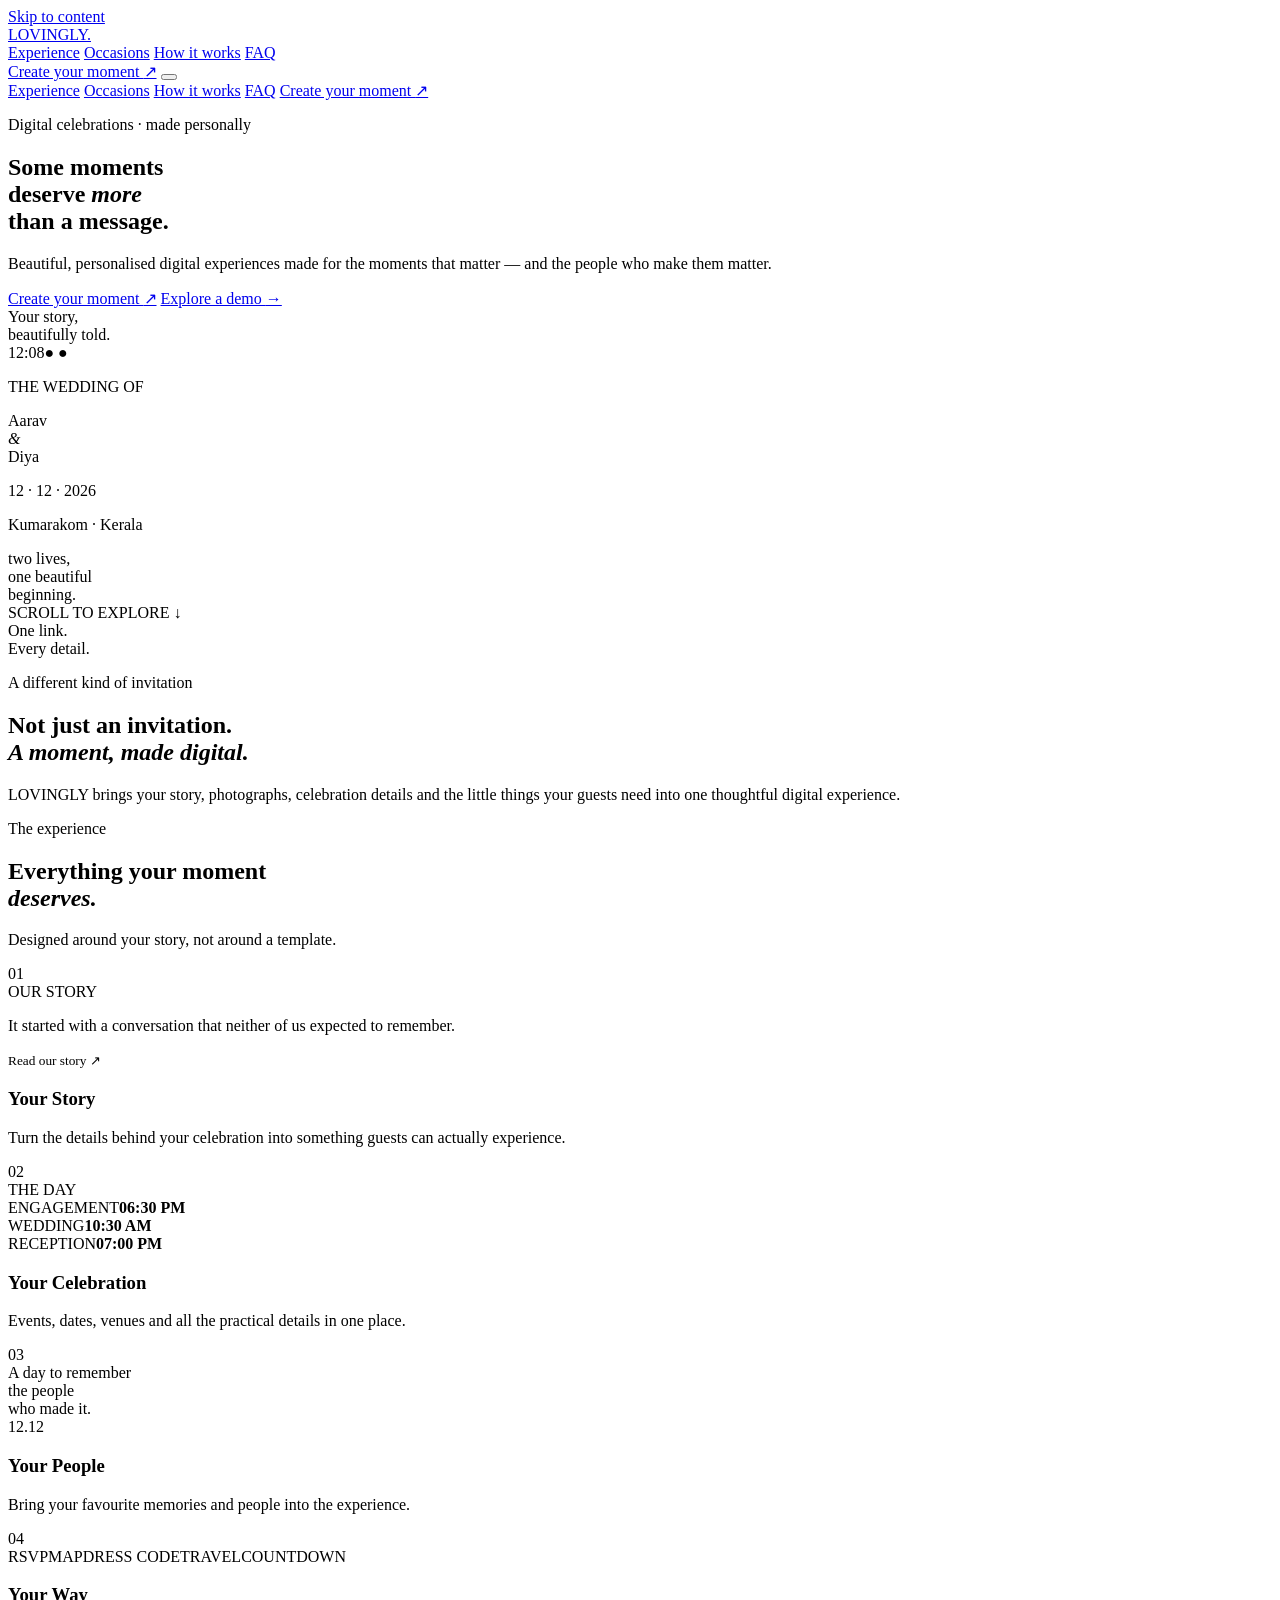
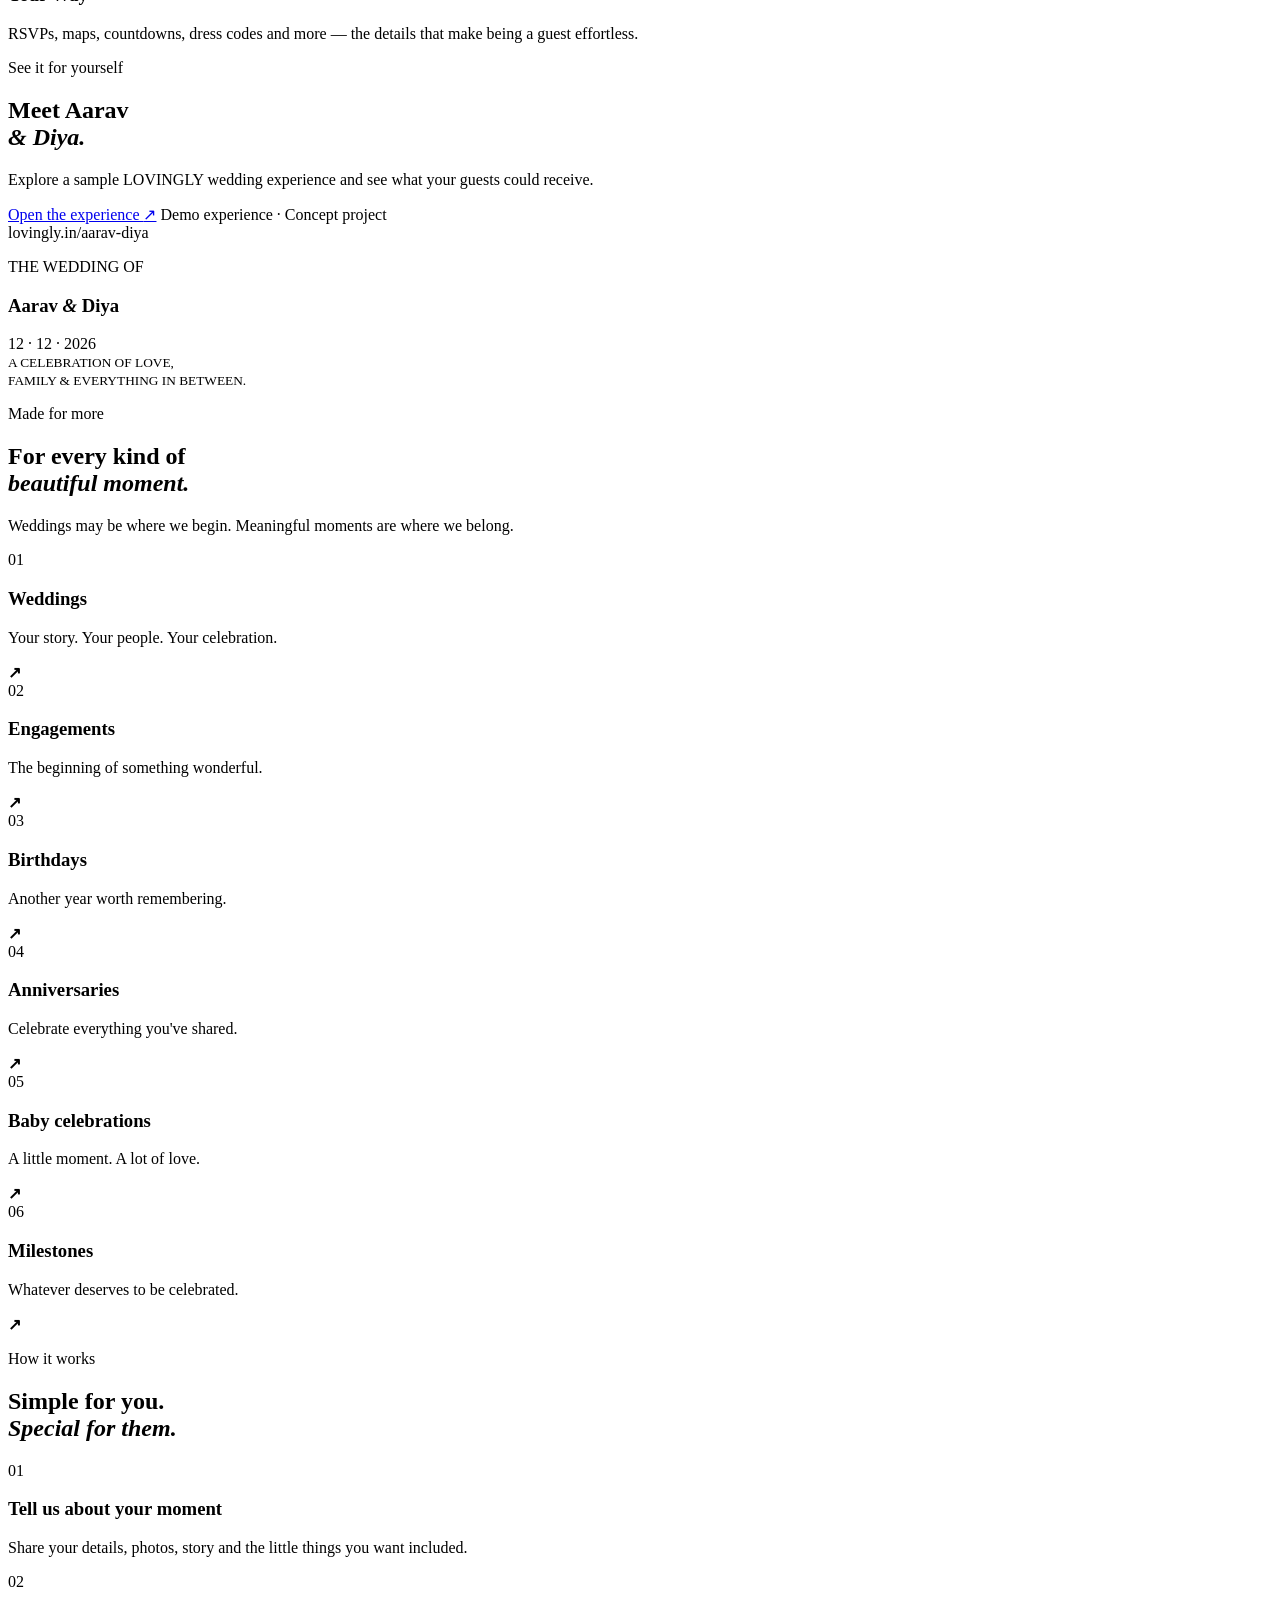
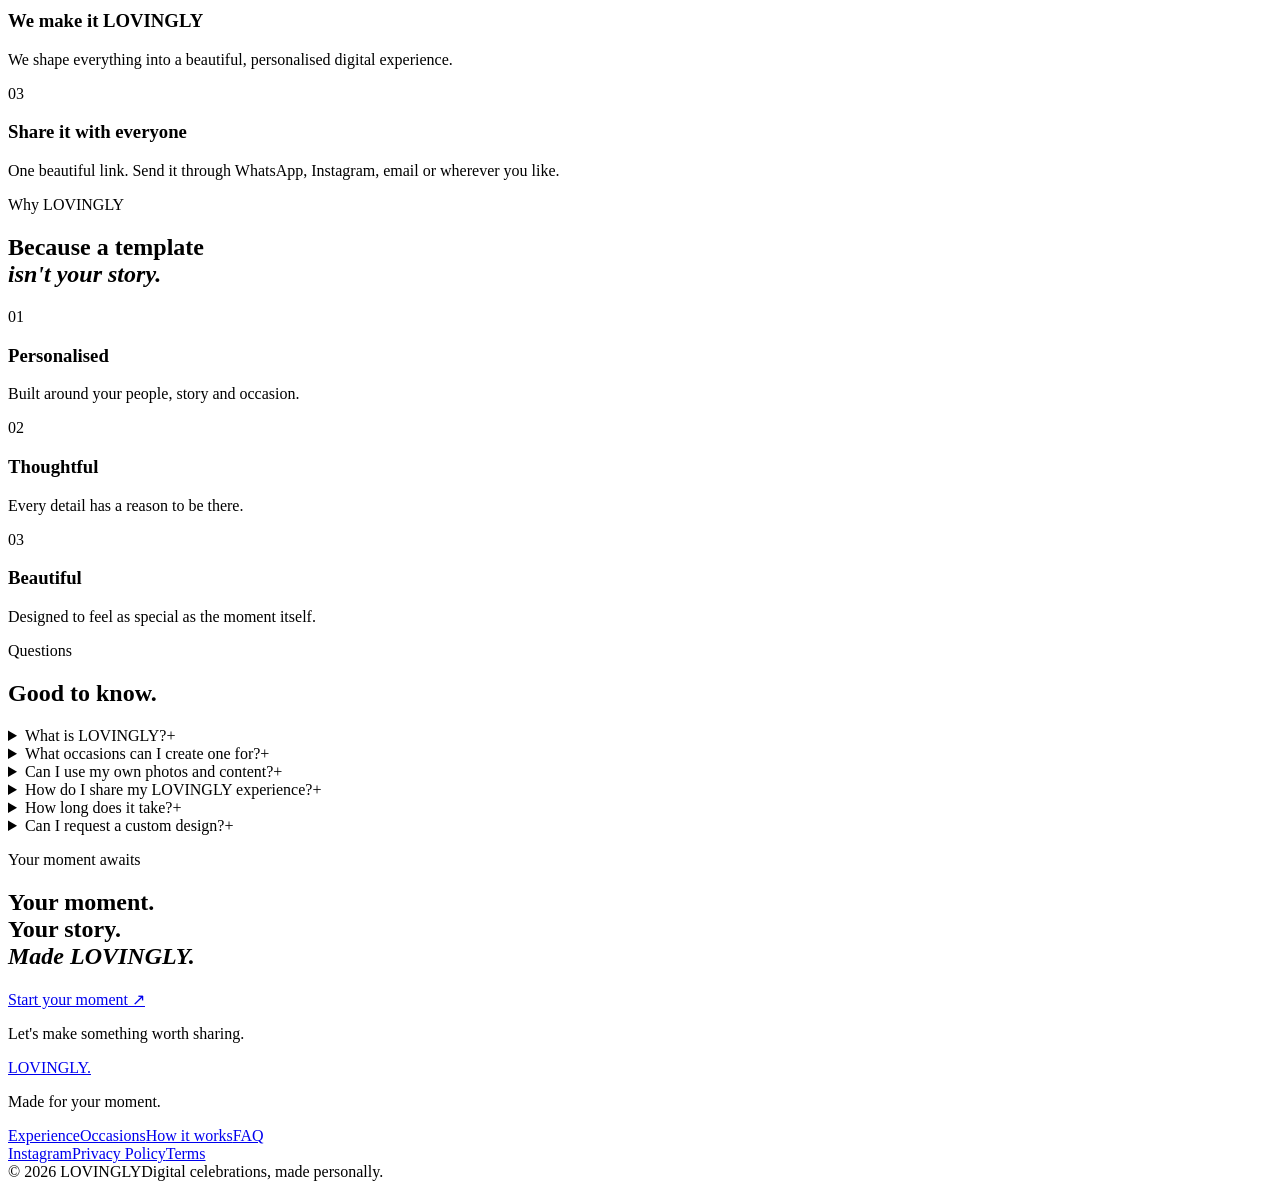
==== index.html @ f3f4cf55 "Create index.html" ====
<!doctype html>
<html lang="en">
<head>
  <meta charset="utf-8">
  <meta name="viewport" content="width=device-width, initial-scale=1">
  <title>LOVINGLY — Digital Invitations Made for Your Moment</title>
  <meta name="description" content="LOVINGLY creates beautiful, personalised digital invitations and celebration websites for weddings, birthdays, anniversaries and life's meaningful moments.">
  <link rel="canonical" href="https://lovingly.in/">
  <meta name="robots" content="index, follow">
  <meta name="theme-color" content="#FAF7F0">
  <meta name="color-scheme" content="light">
  <meta property="og:type" content="website">
  <meta property="og:url" content="https://lovingly.in/">
  <meta property="og:title" content="LOVINGLY — Made for Your Moment">
  <meta property="og:description" content="Personalised digital invitations and celebration experiences, thoughtfully made for life's most meaningful moments.">
  <meta property="og:site_name" content="LOVINGLY">
  <meta property="og:image" content="https://lovingly.in/og-image.jpg">
  <meta name="twitter:card" content="summary_large_image">
  <meta name="twitter:title" content="LOVINGLY — Made for Your Moment">
  <meta name="twitter:description" content="Personalised digital invitations and celebration experiences, thoughtfully made for life's most meaningful moments.">
  <meta name="twitter:image" content="https://lovingly.in/og-image.jpg">
  <link rel="icon" href="favicon.svg" type="image/svg+xml">
  <link rel="preconnect" href="https://fonts.googleapis.com">
  <link rel="preconnect" href="https://fonts.gstatic.com" crossorigin>
  <link href="https://fonts.googleapis.com/css2?family=Cormorant+Garamond:ital,wght@0,400;0,500;0,600;0,700;1,500;1,600&family=DM+Sans:wght@400;500;600;700&display=swap" rel="stylesheet">
  <link rel="stylesheet" href="styles.css">
  <script type="application/ld+json">
  {
    "@context":"https://schema.org",
    "@type":"Organization",
    "name":"LOVINGLY",
    "url":"https://lovingly.in/",
    "description":"Personalised digital invitations and celebration experiences for meaningful moments."
  }
  </script>
  <script type="application/ld+json">
  {
    "@context":"https://schema.org",
    "@type":"WebSite",
    "name":"LOVINGLY",
    "url":"https://lovingly.in/"
  }
  </script>
</head>
<body>
  <a class="skip-link" href="#main">Skip to content</a>

  <header class="site-header" id="top">
    <nav class="nav shell" aria-label="Primary navigation">
      <a class="wordmark" href="#top" aria-label="LOVINGLY home">LOVINGLY<span>.</span></a>
      <div class="desktop-nav">
        <a href="#experience">Experience</a>
        <a href="#occasions">Occasions</a>
        <a href="#how-it-works">How it works</a>
        <a href="#faq">FAQ</a>
      </div>
      <a class="button button--dark nav-cta" href="#start">Create your moment <span>↗</span></a>
      <button class="menu-toggle" type="button" aria-expanded="false" aria-controls="mobile-menu" aria-label="Open menu">
        <span></span><span></span>
      </button>
    </nav>
    <div class="mobile-menu" id="mobile-menu">
      <a href="#experience">Experience</a>
      <a href="#occasions">Occasions</a>
      <a href="#how-it-works">How it works</a>
      <a href="#faq">FAQ</a>
      <a class="button button--dark" href="#start">Create your moment <span>↗</span></a>
    </div>
  </header>

  <main id="main">
    <section class="hero section section--ivory">
      <div class="hero__texture" aria-hidden="true"></div>
      <div class="shell hero__grid">
        <div class="hero__copy reveal">
          <p class="eyebrow">Digital celebrations · made personally</p>
          <h1>Some moments<br>deserve <em>more</em><br>than a message.</h1>
          <p class="hero__lede">Beautiful, personalised digital experiences made for the moments that matter — and the people who make them matter.</p>
          <div class="hero__actions">
            <a class="button button--rose" href="#start">Create your moment <span>↗</span></a>
            <a class="text-link" href="#demo">Explore a demo <span>→</span></a>
          </div>
        </div>

        <div class="hero__visual reveal reveal--delay" aria-label="LOVINGLY mobile celebration experience preview">
          <div class="editorial-note note--one">Your story,<br>beautifully told.</div>
          <div class="phone">
            <div class="phone__frame">
              <div class="phone__speaker"></div>
              <div class="phone__screen">
                <div class="phone__top">
                  <span>12:08</span><span>● ●</span>
                </div>
                <div class="invite">
                  <p class="invite__kicker">THE WEDDING OF</p>
                  <div class="invite__names">Aarav<br><i>&amp;</i><br>Diya</div>
                  <p class="invite__date">12 · 12 · 2026</p>
                  <div class="invite__rule"></div>
                  <p class="invite__place">Kumarakom · Kerala</p>
                  <div class="invite__photo" role="img" aria-label="Abstract editorial photograph treatment for the fictional Aarav and Diya demo">
                    <span>two lives,<br>one beautiful<br>beginning.</span>
                  </div>
                  <div class="invite__footer">SCROLL TO EXPLORE <span>↓</span></div>
                </div>
              </div>
            </div>
          </div>
          <div class="editorial-note note--two">One link.<br>Every detail.</div>
        </div>
      </div>
    </section>

    <section class="statement section section--champagne">
      <div class="shell statement__inner reveal">
        <p class="eyebrow">A different kind of invitation</p>
        <h2>Not just an invitation.<br><em>A moment, made digital.</em></h2>
        <p>LOVINGLY brings your story, photographs, celebration details and the little things your guests need into one thoughtful digital experience.</p>
      </div>
    </section>

    <section class="experience section section--ivory" id="experience">
      <div class="shell">
        <div class="section-heading reveal">
          <p class="eyebrow">The experience</p>
          <h2>Everything your moment<br><em>deserves.</em></h2>
          <p>Designed around your story, not around a template.</p>
        </div>

        <div class="experience-list">
          <article class="experience-item reveal">
            <div class="experience-index">01</div>
            <div class="experience-visual story-visual">
              <div class="story-card">
                <span class="mini-label">OUR STORY</span>
                <p>It started with a conversation that neither of us expected to remember.</p>
                <div class="story-line"></div>
                <small>Read our story <span>↗</span></small>
              </div>
            </div>
            <div class="experience-copy">
              <h3>Your Story</h3>
              <p>Turn the details behind your celebration into something guests can actually experience.</p>
            </div>
          </article>

          <article class="experience-item experience-item--reverse reveal">
            <div class="experience-index">02</div>
            <div class="experience-visual schedule-visual">
              <div class="schedule-paper">
                <span class="mini-label">THE DAY</span>
                <div class="schedule-row"><span>ENGAGEMENT</span><strong>06:30 PM</strong></div>
                <div class="schedule-row"><span>WEDDING</span><strong>10:30 AM</strong></div>
                <div class="schedule-row"><span>RECEPTION</span><strong>07:00 PM</strong></div>
              </div>
            </div>
            <div class="experience-copy">
              <h3>Your Celebration</h3>
              <p>Events, dates, venues and all the practical details in one place.</p>
            </div>
          </article>

          <article class="experience-item reveal">
            <div class="experience-index">03</div>
            <div class="experience-visual people-visual">
              <div class="memory memory--a">A day to remember</div>
              <div class="memory memory--b">the people<br>who made it.</div>
              <div class="memory memory--c">12.12</div>
            </div>
            <div class="experience-copy">
              <h3>Your People</h3>
              <p>Bring your favourite memories and people into the experience.</p>
            </div>
          </article>

          <article class="experience-item experience-item--reverse reveal">
            <div class="experience-index">04</div>
            <div class="experience-visual way-visual">
              <div class="chip-cloud">
                <span>RSVP</span><span>MAP</span><span>DRESS CODE</span><span>TRAVEL</span><span>COUNTDOWN</span>
              </div>
            </div>
            <div class="experience-copy">
              <h3>Your Way</h3>
              <p>RSVPs, maps, countdowns, dress codes and more — the details that make being a guest effortless.</p>
            </div>
          </article>
        </div>
      </div>
    </section>

    <section class="demo section section--charcoal" id="demo">
      <div class="shell demo__grid">
        <div class="demo__copy reveal">
          <p class="eyebrow eyebrow--light">See it for yourself</p>
          <h2>Meet Aarav<br><em>&amp; Diya.</em></h2>
          <p>Explore a sample LOVINGLY wedding experience and see what your guests could receive.</p>
          <a class="button button--light" href="https://lovingly.in/aarav-diya" target="_blank" rel="noopener">Open the experience <span>↗</span></a>
          <span class="demo__label">Demo experience · Concept project</span>
        </div>
        <div class="demo__preview reveal reveal--delay">
          <div class="demo-window">
            <div class="demo-window__bar"><i></i><i></i><i></i><span>lovingly.in/aarav-diya</span></div>
            <div class="demo-window__content">
              <p>THE WEDDING OF</p>
              <h3>Aarav <i>&amp;</i> Diya</h3>
              <span>12 · 12 · 2026</span>
              <div class="demo-window__line"></div>
              <small>A CELEBRATION OF LOVE,<br>FAMILY &amp; EVERYTHING IN BETWEEN.</small>
            </div>
          </div>
        </div>
      </div>
    </section>

    <section class="occasions section section--champagne" id="occasions">
      <div class="shell">
        <div class="section-heading section-heading--split reveal">
          <div><p class="eyebrow">Made for more</p><h2>For every kind of<br><em>beautiful moment.</em></h2></div>
          <p>Weddings may be where we begin. Meaningful moments are where we belong.</p>
        </div>
        <div class="occasion-grid">
          <article class="occasion occasion--wedding reveal"><span>01</span><h3>Weddings</h3><p>Your story. Your people. Your celebration.</p><b>↗</b></article>
          <article class="occasion reveal"><span>02</span><h3>Engagements</h3><p>The beginning of something wonderful.</p><b>↗</b></article>
          <article class="occasion reveal"><span>03</span><h3>Birthdays</h3><p>Another year worth remembering.</p><b>↗</b></article>
          <article class="occasion reveal"><span>04</span><h3>Anniversaries</h3><p>Celebrate everything you've shared.</p><b>↗</b></article>
          <article class="occasion reveal"><span>05</span><h3>Baby celebrations</h3><p>A little moment. A lot of love.</p><b>↗</b></article>
          <article class="occasion reveal"><span>06</span><h3>Milestones</h3><p>Whatever deserves to be celebrated.</p><b>↗</b></article>
        </div>
      </div>
    </section>

    <section class="steps section section--ivory" id="how-it-works">
      <div class="shell">
        <div class="section-heading reveal"><p class="eyebrow">How it works</p><h2>Simple for you.<br><em>Special for them.</em></h2></div>
        <div class="steps-grid">
          <article class="step reveal"><span>01</span><h3>Tell us about your moment</h3><p>Share your details, photos, story and the little things you want included.</p></article>
          <article class="step reveal"><span>02</span><h3>We make it LOVINGLY</h3><p>We shape everything into a beautiful, personalised digital experience.</p></article>
          <article class="step reveal"><span>03</span><h3>Share it with everyone</h3><p>One beautiful link. Send it through WhatsApp, Instagram, email or wherever you like.</p></article>
        </div>
      </div>
    </section>

    <section class="why section section--dusty">
      <div class="shell why__grid">
        <div class="why__heading reveal"><p class="eyebrow">Why LOVINGLY</p><h2>Because a template<br><em>isn't your story.</em></h2></div>
        <div class="principles">
          <article class="principle reveal"><span>01</span><div><h3>Personalised</h3><p>Built around your people, story and occasion.</p></div></article>
          <article class="principle reveal"><span>02</span><div><h3>Thoughtful</h3><p>Every detail has a reason to be there.</p></div></article>
          <article class="principle reveal"><span>03</span><div><h3>Beautiful</h3><p>Designed to feel as special as the moment itself.</p></div></article>
        </div>
      </div>
    </section>

    <section class="faq section section--ivory" id="faq">
      <div class="shell faq__grid">
        <div class="section-heading reveal"><p class="eyebrow">Questions</p><h2>Good to know.</h2></div>
        <div class="accordion">
          <details class="faq-item reveal"><summary>What is LOVINGLY?<span>+</span></summary><p>LOVINGLY is a premium digital celebration studio. We create personalised invitation and celebration experiences around your story, people and occasion — not a one-size-fits-all template.</p></details>
          <details class="faq-item reveal"><summary>What occasions can I create one for?<span>+</span></summary><p>Weddings, engagements, birthdays, anniversaries, baby celebrations, housewarmings, milestones and other moments worth gathering people around.</p></details>
          <details class="faq-item reveal"><summary>Can I use my own photos and content?<span>+</span></summary><p>Absolutely. Your photographs, words, dates, venues and personal details are what make the experience yours.</p></details>
          <details class="faq-item reveal"><summary>How do I share my LOVINGLY experience?<span>+</span></summary><p>You receive a shareable link that can be sent through WhatsApp, Instagram, email, SMS or wherever your guests already are.</p></details>
          <details class="faq-item reveal"><summary>How long does it take?<span>+</span></summary><p>Timing depends on the scope and level of customisation. Once we know what you have in mind, we'll give you a clear delivery timeline before we begin.</p></details>
          <details class="faq-item reveal"><summary>Can I request a custom design?<span>+</span></summary><p>Yes. Custom design is at the heart of LOVINGLY. Tell us the feeling, story and details you want the experience to carry, and we'll shape the design around them.</p></details>
        </div>
      </div>
    </section>

    <section class="final-cta section section--rosewood" id="start">
      <div class="shell final-cta__inner reveal">
        <p class="eyebrow eyebrow--light">Your moment awaits</p>
        <h2>Your moment.<br>Your story.<br><em>Made LOVINGLY.</em></h2>
        <a class="button button--light" id="whatsapp-cta" href="#" rel="noopener">Start your moment <span>↗</span></a>
        <p class="final-cta__sub">Let's make something worth sharing.</p>
      </div>
    </section>
  </main>

  <footer class="footer section--charcoal">
    <div class="shell footer__top">
      <div><a class="wordmark wordmark--light" href="#top">LOVINGLY<span>.</span></a><p>Made for your moment.</p></div>
      <div class="footer__links"><a href="#experience">Experience</a><a href="#occasions">Occasions</a><a href="#how-it-works">How it works</a><a href="#faq">FAQ</a></div>
      <div class="footer__links"><a href="#" aria-label="Instagram">Instagram</a><a href="#">Privacy Policy</a><a href="#">Terms</a></div>
    </div>
    <div class="shell footer__bottom"><span>© 2026 LOVINGLY</span><span>Digital celebrations, made personally.</span></div>
  </footer>

  <script src="script.js"></script>
</body>
</html>
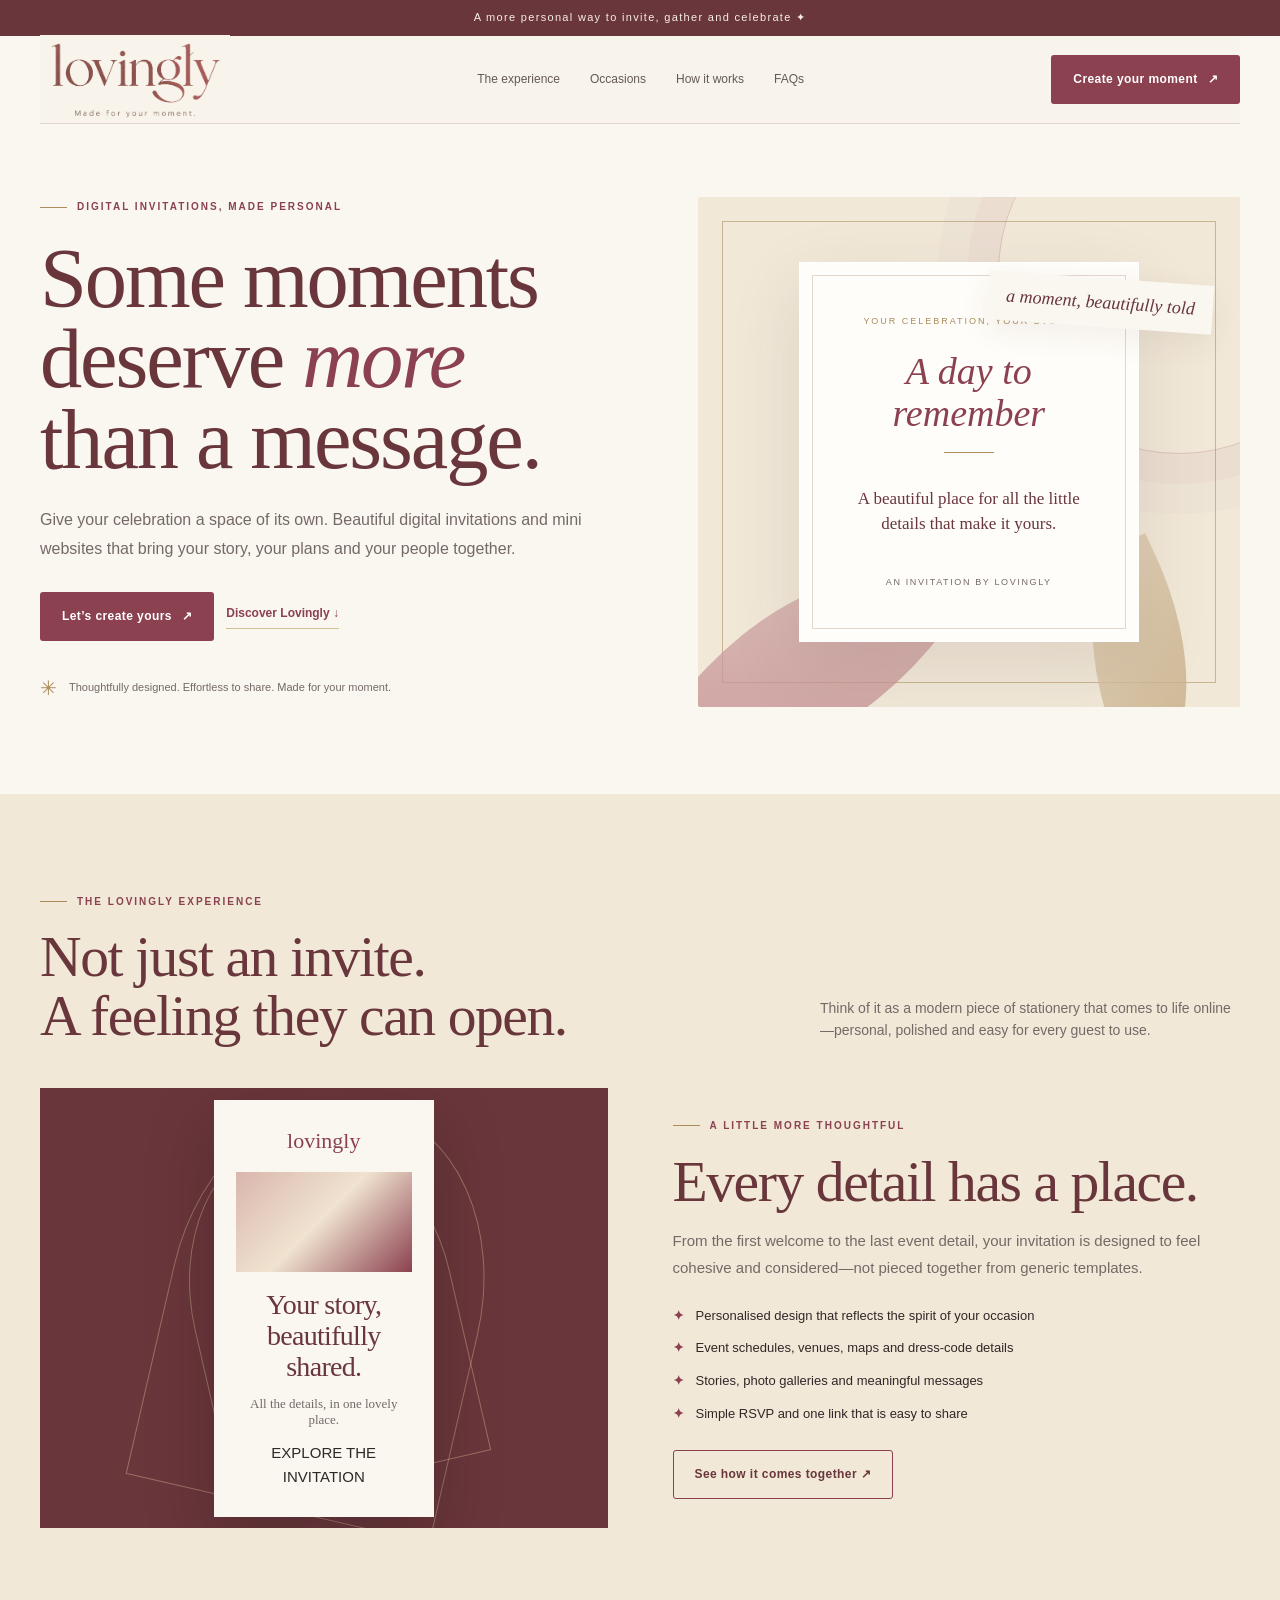
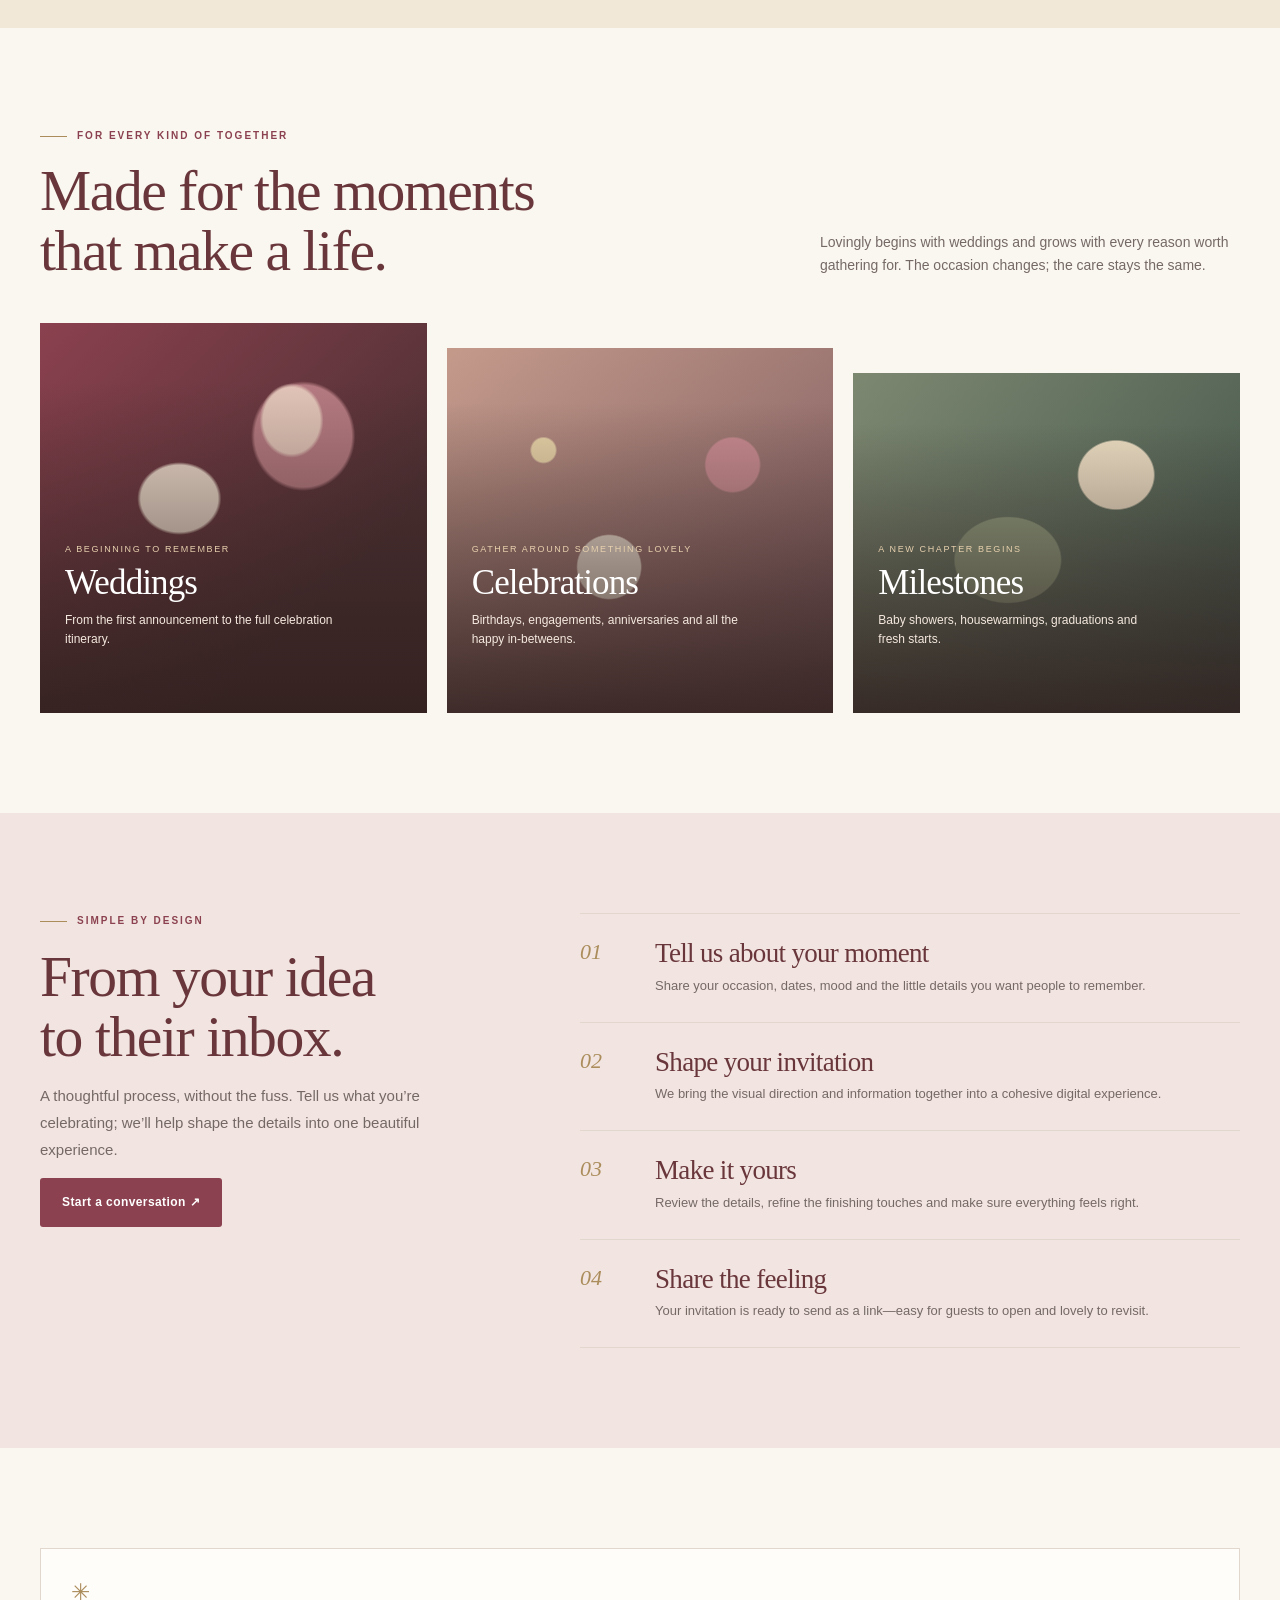
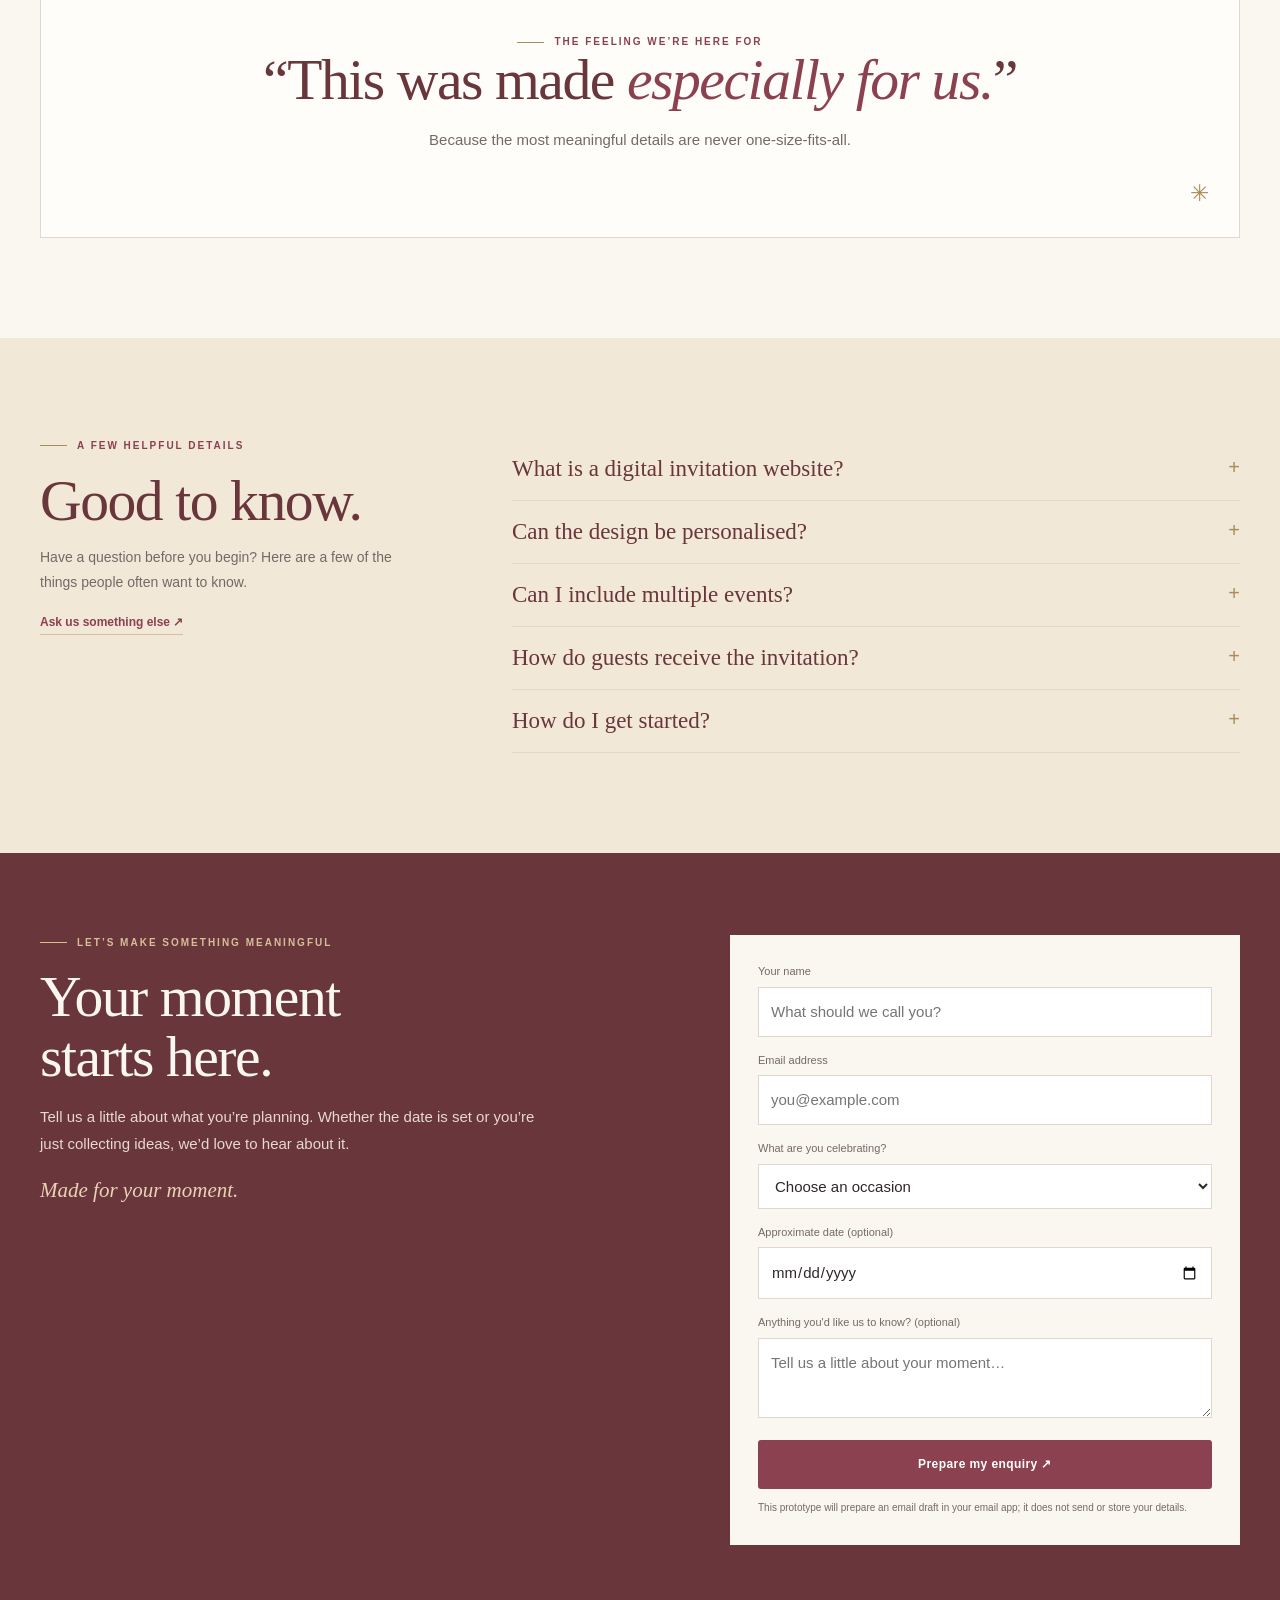
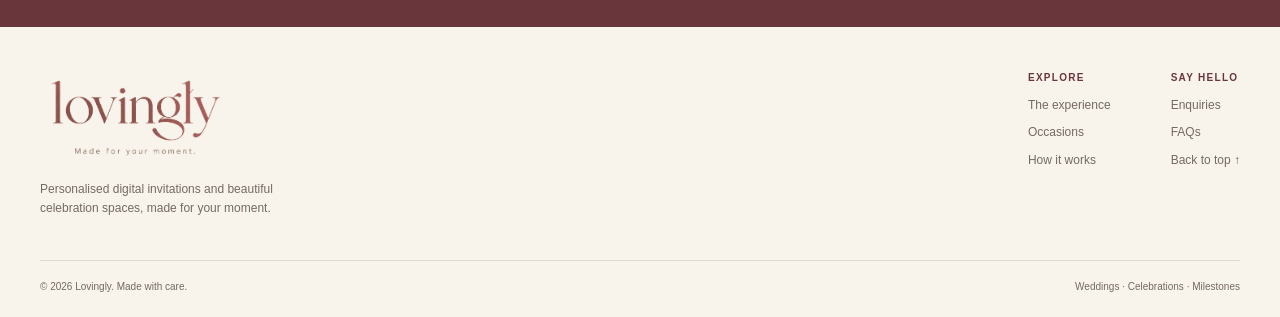
==== commit 9bd0fb9d: "Update index.html" ====
--- a/index.html
+++ b/index.html
@@ -1,289 +1,27 @@
 <!doctype html>
 <html lang="en">
 <head>
-  <meta charset="utf-8">
-  <meta name="viewport" content="width=device-width, initial-scale=1">
-  <title>LOVINGLY — Digital Invitations Made for Your Moment</title>
-  <meta name="description" content="LOVINGLY creates beautiful, personalised digital invitations and celebration websites for weddings, birthdays, anniversaries and life's meaningful moments.">
-  <link rel="canonical" href="https://lovingly.in/">
-  <meta name="robots" content="index, follow">
-  <meta name="theme-color" content="#FAF7F0">
-  <meta name="color-scheme" content="light">
-  <meta property="og:type" content="website">
-  <meta property="og:url" content="https://lovingly.in/">
-  <meta property="og:title" content="LOVINGLY — Made for Your Moment">
-  <meta property="og:description" content="Personalised digital invitations and celebration experiences, thoughtfully made for life's most meaningful moments.">
-  <meta property="og:site_name" content="LOVINGLY">
-  <meta property="og:image" content="https://lovingly.in/og-image.jpg">
-  <meta name="twitter:card" content="summary_large_image">
-  <meta name="twitter:title" content="LOVINGLY — Made for Your Moment">
-  <meta name="twitter:description" content="Personalised digital invitations and celebration experiences, thoughtfully made for life's most meaningful moments.">
-  <meta name="twitter:image" content="https://lovingly.in/og-image.jpg">
-  <link rel="icon" href="favicon.svg" type="image/svg+xml">
-  <link rel="preconnect" href="https://fonts.googleapis.com">
-  <link rel="preconnect" href="https://fonts.gstatic.com" crossorigin>
-  <link href="https://fonts.googleapis.com/css2?family=Cormorant+Garamond:ital,wght@0,400;0,500;0,600;0,700;1,500;1,600&family=DM+Sans:wght@400;500;600;700&display=swap" rel="stylesheet">
-  <link rel="stylesheet" href="styles.css">
-  <script type="application/ld+json">
-  {
-    "@context":"https://schema.org",
-    "@type":"Organization",
-    "name":"LOVINGLY",
-    "url":"https://lovingly.in/",
-    "description":"Personalised digital invitations and celebration experiences for meaningful moments."
-  }
-  </script>
-  <script type="application/ld+json">
-  {
-    "@context":"https://schema.org",
-    "@type":"WebSite",
-    "name":"LOVINGLY",
-    "url":"https://lovingly.in/"
-  }
-  </script>
-</head>
-<body>
-  <a class="skip-link" href="#main">Skip to content</a>
-
-  <header class="site-header" id="top">
-    <nav class="nav shell" aria-label="Primary navigation">
-      <a class="wordmark" href="#top" aria-label="LOVINGLY home">LOVINGLY<span>.</span></a>
-      <div class="desktop-nav">
-        <a href="#experience">Experience</a>
-        <a href="#occasions">Occasions</a>
-        <a href="#how-it-works">How it works</a>
-        <a href="#faq">FAQ</a>
-      </div>
-      <a class="button button--dark nav-cta" href="#start">Create your moment <span>↗</span></a>
-      <button class="menu-toggle" type="button" aria-expanded="false" aria-controls="mobile-menu" aria-label="Open menu">
-        <span></span><span></span>
-      </button>
-    </nav>
-    <div class="mobile-menu" id="mobile-menu">
-      <a href="#experience">Experience</a>
-      <a href="#occasions">Occasions</a>
-      <a href="#how-it-works">How it works</a>
-      <a href="#faq">FAQ</a>
-      <a class="button button--dark" href="#start">Create your moment <span>↗</span></a>
-    </div>
-  </header>
-
-  <main id="main">
-    <section class="hero section section--ivory">
-      <div class="hero__texture" aria-hidden="true"></div>
-      <div class="shell hero__grid">
-        <div class="hero__copy reveal">
-          <p class="eyebrow">Digital celebrations · made personally</p>
-          <h1>Some moments<br>deserve <em>more</em><br>than a message.</h1>
-          <p class="hero__lede">Beautiful, personalised digital experiences made for the moments that matter — and the people who make them matter.</p>
-          <div class="hero__actions">
-            <a class="button button--rose" href="#start">Create your moment <span>↗</span></a>
-            <a class="text-link" href="#demo">Explore a demo <span>→</span></a>
-          </div>
-        </div>
-
-        <div class="hero__visual reveal reveal--delay" aria-label="LOVINGLY mobile celebration experience preview">
-          <div class="editorial-note note--one">Your story,<br>beautifully told.</div>
-          <div class="phone">
-            <div class="phone__frame">
-              <div class="phone__speaker"></div>
-              <div class="phone__screen">
-                <div class="phone__top">
-                  <span>12:08</span><span>● ●</span>
-                </div>
-                <div class="invite">
-                  <p class="invite__kicker">THE WEDDING OF</p>
-                  <div class="invite__names">Aarav<br><i>&amp;</i><br>Diya</div>
-                  <p class="invite__date">12 · 12 · 2026</p>
-                  <div class="invite__rule"></div>
-                  <p class="invite__place">Kumarakom · Kerala</p>
-                  <div class="invite__photo" role="img" aria-label="Abstract editorial photograph treatment for the fictional Aarav and Diya demo">
-                    <span>two lives,<br>one beautiful<br>beginning.</span>
-                  </div>
-                  <div class="invite__footer">SCROLL TO EXPLORE <span>↓</span></div>
-                </div>
-              </div>
-            </div>
-          </div>
-          <div class="editorial-note note--two">One link.<br>Every detail.</div>
-        </div>
-      </div>
-    </section>
-
-    <section class="statement section section--champagne">
-      <div class="shell statement__inner reveal">
-        <p class="eyebrow">A different kind of invitation</p>
-        <h2>Not just an invitation.<br><em>A moment, made digital.</em></h2>
-        <p>LOVINGLY brings your story, photographs, celebration details and the little things your guests need into one thoughtful digital experience.</p>
-      </div>
-    </section>
-
-    <section class="experience section section--ivory" id="experience">
-      <div class="shell">
-        <div class="section-heading reveal">
-          <p class="eyebrow">The experience</p>
-          <h2>Everything your moment<br><em>deserves.</em></h2>
-          <p>Designed around your story, not around a template.</p>
-        </div>
-
-        <div class="experience-list">
-          <article class="experience-item reveal">
-            <div class="experience-index">01</div>
-            <div class="experience-visual story-visual">
-              <div class="story-card">
-                <span class="mini-label">OUR STORY</span>
-                <p>It started with a conversation that neither of us expected to remember.</p>
-                <div class="story-line"></div>
-                <small>Read our story <span>↗</span></small>
-              </div>
-            </div>
-            <div class="experience-copy">
-              <h3>Your Story</h3>
-              <p>Turn the details behind your celebration into something guests can actually experience.</p>
-            </div>
-          </article>
-
-          <article class="experience-item experience-item--reverse reveal">
-            <div class="experience-index">02</div>
-            <div class="experience-visual schedule-visual">
-              <div class="schedule-paper">
-                <span class="mini-label">THE DAY</span>
-                <div class="schedule-row"><span>ENGAGEMENT</span><strong>06:30 PM</strong></div>
-                <div class="schedule-row"><span>WEDDING</span><strong>10:30 AM</strong></div>
-                <div class="schedule-row"><span>RECEPTION</span><strong>07:00 PM</strong></div>
-              </div>
-            </div>
-            <div class="experience-copy">
-              <h3>Your Celebration</h3>
-              <p>Events, dates, venues and all the practical details in one place.</p>
-            </div>
-          </article>
-
-          <article class="experience-item reveal">
-            <div class="experience-index">03</div>
-            <div class="experience-visual people-visual">
-              <div class="memory memory--a">A day to remember</div>
-              <div class="memory memory--b">the people<br>who made it.</div>
-              <div class="memory memory--c">12.12</div>
-            </div>
-            <div class="experience-copy">
-              <h3>Your People</h3>
-              <p>Bring your favourite memories and people into the experience.</p>
-            </div>
-          </article>
-
-          <article class="experience-item experience-item--reverse reveal">
-            <div class="experience-index">04</div>
-            <div class="experience-visual way-visual">
-              <div class="chip-cloud">
-                <span>RSVP</span><span>MAP</span><span>DRESS CODE</span><span>TRAVEL</span><span>COUNTDOWN</span>
-              </div>
-            </div>
-            <div class="experience-copy">
-              <h3>Your Way</h3>
-              <p>RSVPs, maps, countdowns, dress codes and more — the details that make being a guest effortless.</p>
-            </div>
-          </article>
-        </div>
-      </div>
-    </section>
-
-    <section class="demo section section--charcoal" id="demo">
-      <div class="shell demo__grid">
-        <div class="demo__copy reveal">
-          <p class="eyebrow eyebrow--light">See it for yourself</p>
-          <h2>Meet Aarav<br><em>&amp; Diya.</em></h2>
-          <p>Explore a sample LOVINGLY wedding experience and see what your guests could receive.</p>
-          <a class="button button--light" href="https://lovingly.in/aarav-diya" target="_blank" rel="noopener">Open the experience <span>↗</span></a>
-          <span class="demo__label">Demo experience · Concept project</span>
-        </div>
-        <div class="demo__preview reveal reveal--delay">
-          <div class="demo-window">
-            <div class="demo-window__bar"><i></i><i></i><i></i><span>lovingly.in/aarav-diya</span></div>
-            <div class="demo-window__content">
-              <p>THE WEDDING OF</p>
-              <h3>Aarav <i>&amp;</i> Diya</h3>
-              <span>12 · 12 · 2026</span>
-              <div class="demo-window__line"></div>
-              <small>A CELEBRATION OF LOVE,<br>FAMILY &amp; EVERYTHING IN BETWEEN.</small>
-            </div>
-          </div>
-        </div>
-      </div>
-    </section>
-
-    <section class="occasions section section--champagne" id="occasions">
-      <div class="shell">
-        <div class="section-heading section-heading--split reveal">
-          <div><p class="eyebrow">Made for more</p><h2>For every kind of<br><em>beautiful moment.</em></h2></div>
-          <p>Weddings may be where we begin. Meaningful moments are where we belong.</p>
-        </div>
-        <div class="occasion-grid">
-          <article class="occasion occasion--wedding reveal"><span>01</span><h3>Weddings</h3><p>Your story. Your people. Your celebration.</p><b>↗</b></article>
-          <article class="occasion reveal"><span>02</span><h3>Engagements</h3><p>The beginning of something wonderful.</p><b>↗</b></article>
-          <article class="occasion reveal"><span>03</span><h3>Birthdays</h3><p>Another year worth remembering.</p><b>↗</b></article>
-          <article class="occasion reveal"><span>04</span><h3>Anniversaries</h3><p>Celebrate everything you've shared.</p><b>↗</b></article>
-          <article class="occasion reveal"><span>05</span><h3>Baby celebrations</h3><p>A little moment. A lot of love.</p><b>↗</b></article>
-          <article class="occasion reveal"><span>06</span><h3>Milestones</h3><p>Whatever deserves to be celebrated.</p><b>↗</b></article>
-        </div>
-      </div>
-    </section>
-
-    <section class="steps section section--ivory" id="how-it-works">
-      <div class="shell">
-        <div class="section-heading reveal"><p class="eyebrow">How it works</p><h2>Simple for you.<br><em>Special for them.</em></h2></div>
-        <div class="steps-grid">
-          <article class="step reveal"><span>01</span><h3>Tell us about your moment</h3><p>Share your details, photos, story and the little things you want included.</p></article>
-          <article class="step reveal"><span>02</span><h3>We make it LOVINGLY</h3><p>We shape everything into a beautiful, personalised digital experience.</p></article>
-          <article class="step reveal"><span>03</span><h3>Share it with everyone</h3><p>One beautiful link. Send it through WhatsApp, Instagram, email or wherever you like.</p></article>
-        </div>
-      </div>
-    </section>
-
-    <section class="why section section--dusty">
-      <div class="shell why__grid">
-        <div class="why__heading reveal"><p class="eyebrow">Why LOVINGLY</p><h2>Because a template<br><em>isn't your story.</em></h2></div>
-        <div class="principles">
-          <article class="principle reveal"><span>01</span><div><h3>Personalised</h3><p>Built around your people, story and occasion.</p></div></article>
-          <article class="principle reveal"><span>02</span><div><h3>Thoughtful</h3><p>Every detail has a reason to be there.</p></div></article>
-          <article class="principle reveal"><span>03</span><div><h3>Beautiful</h3><p>Designed to feel as special as the moment itself.</p></div></article>
-        </div>
-      </div>
-    </section>
-
-    <section class="faq section section--ivory" id="faq">
-      <div class="shell faq__grid">
-        <div class="section-heading reveal"><p class="eyebrow">Questions</p><h2>Good to know.</h2></div>
-        <div class="accordion">
-          <details class="faq-item reveal"><summary>What is LOVINGLY?<span>+</span></summary><p>LOVINGLY is a premium digital celebration studio. We create personalised invitation and celebration experiences around your story, people and occasion — not a one-size-fits-all template.</p></details>
-          <details class="faq-item reveal"><summary>What occasions can I create one for?<span>+</span></summary><p>Weddings, engagements, birthdays, anniversaries, baby celebrations, housewarmings, milestones and other moments worth gathering people around.</p></details>
-          <details class="faq-item reveal"><summary>Can I use my own photos and content?<span>+</span></summary><p>Absolutely. Your photographs, words, dates, venues and personal details are what make the experience yours.</p></details>
-          <details class="faq-item reveal"><summary>How do I share my LOVINGLY experience?<span>+</span></summary><p>You receive a shareable link that can be sent through WhatsApp, Instagram, email, SMS or wherever your guests already are.</p></details>
-          <details class="faq-item reveal"><summary>How long does it take?<span>+</span></summary><p>Timing depends on the scope and level of customisation. Once we know what you have in mind, we'll give you a clear delivery timeline before we begin.</p></details>
-          <details class="faq-item reveal"><summary>Can I request a custom design?<span>+</span></summary><p>Yes. Custom design is at the heart of LOVINGLY. Tell us the feeling, story and details you want the experience to carry, and we'll shape the design around them.</p></details>
-        </div>
-      </div>
-    </section>
-
-    <section class="final-cta section section--rosewood" id="start">
-      <div class="shell final-cta__inner reveal">
-        <p class="eyebrow eyebrow--light">Your moment awaits</p>
-        <h2>Your moment.<br>Your story.<br><em>Made LOVINGLY.</em></h2>
-        <a class="button button--light" id="whatsapp-cta" href="#" rel="noopener">Start your moment <span>↗</span></a>
-        <p class="final-cta__sub">Let's make something worth sharing.</p>
-      </div>
-    </section>
-  </main>
-
-  <footer class="footer section--charcoal">
-    <div class="shell footer__top">
-      <div><a class="wordmark wordmark--light" href="#top">LOVINGLY<span>.</span></a><p>Made for your moment.</p></div>
-      <div class="footer__links"><a href="#experience">Experience</a><a href="#occasions">Occasions</a><a href="#how-it-works">How it works</a><a href="#faq">FAQ</a></div>
-      <div class="footer__links"><a href="#" aria-label="Instagram">Instagram</a><a href="#">Privacy Policy</a><a href="#">Terms</a></div>
-    </div>
-    <div class="shell footer__bottom"><span>© 2026 LOVINGLY</span><span>Digital celebrations, made personally.</span></div>
-  </footer>
-
-  <script src="script.js"></script>
-</body>
-</html>
+<meta charset="utf-8"><meta name="viewport" content="width=device-width, initial-scale=1"><meta name="theme-color" content="#FAF7F0">
+<title>Lovingly — Made for your moment.</title><meta name="description" content="Personalised digital invitations and beautiful celebration websites, made for your moment.">
+<style>
+:root{--rose:#8B414F;--rose-dark:#69363B;--dusty:#BE8B91;--ivory:#FAF7F0;--cream:#F1E8D8;--champagne:#D6BE97;--gold:#AB8C5B;--ink:#302827;--muted:#756966;--line:#E2D7CD;--sage:#828C75;--white:#FFFDF9;--serif:Georgia,'Times New Roman',serif;--sans:'Avenir Next',Avenir,'Segoe UI',sans-serif}
+*{box-sizing:border-box}html{scroll-behavior:smooth}body{margin:0;background:var(--ivory);color:var(--ink);font-family:var(--sans);font-size:15px;line-height:1.6}a{color:inherit;text-decoration:none}button,input,select,textarea{font:inherit}button,a{ -webkit-tap-highlight-color:transparent}.wrap{width:min(1200px,calc(100% - 48px));margin-inline:auto}.announcement{background:var(--rose-dark);color:#F8EEE5;text-align:center;font-size:11px;letter-spacing:.12em;padding:9px 15px}.nav{background:#F8F4EB;height:88px;display:flex;align-items:center;justify-content:space-between;gap:24px;border-bottom:1px solid var(--line)}.brand{display:flex;align-items:center;width:190px;flex-shrink:0}.brand img{display:block;width:100%;height:auto;background:#F8F4EB}.navlinks{display:flex;align-items:center;gap:30px;font-size:12px;color:#655957}.navlinks a:hover{color:var(--rose)}.navright{display:flex;align-items:center;gap:12px}.menu-toggle{display:none;border:1px solid var(--line);background:transparent;color:var(--rose-dark);border-radius:50%;width:42px;height:42px;font-size:20px}.btn{display:inline-flex;justify-content:center;align-items:center;gap:10px;padding:14px 21px;border:1px solid transparent;border-radius:3px;background:var(--rose);color:white;font-size:12px;font-weight:600;letter-spacing:.035em;transition:transform .2s,background .2s}.btn:hover{transform:translateY(-2px);background:var(--rose-dark)}.btn-outline{background:transparent;border-color:var(--rose);color:var(--rose-dark)}.btn-outline:hover{color:white}.text-link{font-size:12px;color:var(--rose);font-weight:700;border-bottom:1px solid var(--champagne);padding-bottom:5px}.eyebrow{display:flex;align-items:center;gap:10px;color:var(--rose);font-size:10px;font-weight:700;text-transform:uppercase;letter-spacing:.2em}.eyebrow:before{content:'';width:27px;height:1px;background:var(--gold)}h1,h2,h3,h4{font-family:var(--serif);font-weight:400;color:var(--rose-dark);margin:0;letter-spacing:-.025em}h1{font-size:clamp(56px,6.6vw,88px);line-height:.95}h2{font-size:clamp(40px,4.5vw,60px);line-height:1.04}h3{font-size:29px;line-height:1.1}.lead{font-size:16px;color:var(--muted);line-height:1.85;max-width:570px}.hero{display:grid;grid-template-columns:1.04fr .96fr;gap:70px;align-items:center;padding:70px 0 84px;min-height:670px}.hero-copy .eyebrow{margin-bottom:24px}.hero h1 em{font-weight:400;color:var(--rose);font-style:italic}.hero .lead{margin:25px 0 28px}.hero-actions{display:flex;flex-wrap:wrap;gap:12px;align-items:center}.trustline{display:flex;align-items:center;gap:12px;margin-top:31px;color:var(--muted);font-size:11px}.trustline .ornament{color:var(--gold);font-size:20px}.hero-art{min-height:510px;position:relative;background:var(--cream);overflow:hidden;display:grid;place-items:center;border-radius:2px}.hero-art:before{content:'';position:absolute;inset:24px;border:1px solid rgba(171,140,91,.55)}.hero-art:after{content:'';position:absolute;width:360px;height:360px;border-radius:50%;border:1px solid rgba(139,65,79,.22);right:-120px;top:-105px;box-shadow:0 0 0 30px rgba(139,65,79,.035),0 0 0 60px rgba(139,65,79,.025)}.petal{position:absolute;width:170px;height:280px;border-radius:90% 0 90% 0;transform:rotate(37deg);background:linear-gradient(145deg,#D7B4B1,#B87980);opacity:.72;left:5%;bottom:-100px}.petal.two{width:115px;height:220px;left:auto;right:8%;bottom:-60px;transform:rotate(-25deg);background:linear-gradient(145deg,#E6D6BC,#BDA178);opacity:.8}.art-card{position:relative;z-index:1;width:min(340px,76%);min-height:380px;background:var(--white);box-shadow:0 25px 65px #593a3020;display:flex;flex-direction:column;justify-content:center;align-items:center;text-align:center;padding:35px 30px;border:1px solid #fff}.art-card:before{content:'';position:absolute;inset:12px;border:1px solid var(--line);pointer-events:none}.art-card .mini{font-size:9px;letter-spacing:.22em;text-transform:uppercase;color:var(--gold)}.art-card .script{font:italic 38px/1.12 var(--serif);color:var(--rose);margin:22px 0 17px}.art-card .rule{width:50px;height:1px;background:var(--gold);margin:0 auto 17px}.art-card p{font:17px/1.45 var(--serif);color:var(--rose-dark);max-width:230px}.art-card .date{margin-top:22px;font-size:9px;letter-spacing:.18em;color:var(--muted);text-transform:uppercase}.floating-note{position:absolute;z-index:2;right:5%;top:16%;background:var(--ivory);padding:14px 18px;box-shadow:0 10px 30px #593a3012;font:italic 18px var(--serif);color:var(--rose-dark);transform:rotate(4deg)}.section{padding:100px 0}.section.cream{background:var(--cream)}.section.rosewash{background:#F2E5E1}.section-head{display:flex;align-items:end;justify-content:space-between;gap:35px;margin-bottom:42px}.section-head>div{max-width:680px}.section-head .eyebrow{margin-bottom:17px}.section-head p{max-width:420px;color:var(--muted);font-size:14px;margin:0 0 5px}.occasion-grid{display:grid;grid-template-columns:repeat(3,1fr);gap:20px}.occasion{position:relative;min-height:340px;overflow:hidden;padding:25px;display:flex;flex-direction:column;justify-content:flex-end;background:var(--rose-dark);color:white}.occasion:before{content:'';position:absolute;inset:0;background:linear-gradient(180deg,transparent 15%,#30201edb 100%);z-index:1}.occasion .texture{position:absolute;inset:0;transition:transform .5s}.occasion:hover .texture{transform:scale(1.05)}.occasion h3,.occasion p,.occasion .occasion-tag{position:relative;z-index:2;color:white}.occasion h3{font-size:35px;margin:8px 0}.occasion p{font-size:12px;max-width:270px;color:#F5E9DF;margin:0 0 14px}.occasion-tag{font-size:9px;letter-spacing:.18em;text-transform:uppercase;color:#E7D0AE!important}.texture.wedding{background:radial-gradient(ellipse at 65% 25%,#E3C6B9 0 8%,transparent 9%),radial-gradient(ellipse at 68% 29%,#B67B82 0 13%,transparent 14%),radial-gradient(ellipse at 36% 45%,#F0DFCF 0 11%,transparent 12%),linear-gradient(135deg,#8B414F,#4D3033 72%)}.texture.celebration{background:radial-gradient(circle at 25% 28%,#E8D4A9 0 3%,transparent 3.5%),radial-gradient(circle at 74% 32%,#C98C91 0 7%,transparent 7.5%),radial-gradient(circle at 42% 60%,#F2E5D5 0 10%,transparent 10.5%),linear-gradient(140deg,#C49A8B,#76545A)}.texture.milestone{background:radial-gradient(ellipse at 68% 30%,#E7D9BF 0 10%,transparent 10.5%),radial-gradient(ellipse at 40% 55%,#8C9A7C 0 16%,transparent 16.5%),linear-gradient(130deg,#7D8871,#3F5147)}.occasion:nth-child(2){margin-top:25px}.occasion:nth-child(3){margin-top:50px}.how-grid{display:grid;grid-template-columns:.8fr 1.2fr;gap:100px}.how-intro .eyebrow{margin-bottom:18px}.how-intro p{color:var(--muted);line-height:1.8}.steps{border-top:1px solid var(--line)}.step{display:grid;grid-template-columns:55px 1fr;gap:20px;padding:25px 0;border-bottom:1px solid var(--line)}.step-num{font:italic 22px var(--serif);color:var(--gold)}.step h3{font-size:27px;margin-bottom:7px}.step p{font-size:13px;color:var(--muted);margin:0;max-width:530px}.feature-band{display:grid;grid-template-columns:1fr 1fr;gap:65px;align-items:center}.feature-visual{min-height:440px;background:var(--rose-dark);position:relative;overflow:hidden;display:grid;place-items:center}.feature-visual:before{content:'';position:absolute;width:310px;height:410px;border:1px solid #D6BE9770;transform:rotate(13deg);border-radius:48% 48% 0 0}.feature-visual:after{content:'';position:absolute;width:260px;height:350px;border:1px solid #D6BE9770;transform:rotate(-13deg);border-radius:48% 48% 0 0}.phone{z-index:1;width:220px;min-height:330px;background:var(--ivory);padding:28px 22px;text-align:center;box-shadow:0 25px 60px #25171645}.phone .phone-brand{font:22px var(--serif);color:var(--rose)}.phone .photo-block{height:100px;margin:18px 0;background:linear-gradient(135deg,#D9B6AD,#F0E3D0 48%,#8B414F);position:relative}.phone h3{font-size:28px}.phone p{font:13px var(--serif);color:var(--muted)}.feature-copy .eyebrow{margin-bottom:18px}.feature-copy p{color:var(--muted);line-height:1.8}.feature-list{list-style:none;padding:0;margin:25px 0;display:grid;gap:12px}.feature-list li{display:flex;gap:12px;align-items:flex-start;font-size:13px}.check{color:var(--rose);font-weight:700}.quote-panel{padding:85px 30px;text-align:center;background:var(--white);border:1px solid var(--line);position:relative}.quote-panel:before,.quote-panel:after{content:'✳';position:absolute;color:var(--gold);font-size:23px}.quote-panel:before{top:25px;left:30px}.quote-panel:after{bottom:25px;right:30px}.quote-panel h2{max-width:760px;margin:0 auto 18px}.quote-panel p{color:var(--muted);margin:0}.faq-grid{display:grid;grid-template-columns:.7fr 1.3fr;gap:80px}.faq-grid .eyebrow{margin-bottom:17px}.faq-grid>div>p{color:var(--muted);font-size:14px;line-height:1.8}.faq details{border-bottom:1px solid var(--line);padding:18px 0}.faq summary{cursor:pointer;list-style:none;font:23px var(--serif);color:var(--rose-dark);display:flex;justify-content:space-between;gap:20px}.faq summary::-webkit-details-marker{display:none}.faq summary:after{content:'+';font:20px var(--sans);color:var(--gold)}.faq details[open] summary:after{content:'−'}.faq details p{color:var(--muted);font-size:13px;line-height:1.8;max-width:650px}.contact{background:var(--rose-dark);color:var(--ivory);padding:82px 0}.contact-grid{display:grid;grid-template-columns:1fr .85fr;gap:90px;align-items:start}.contact h2{color:var(--ivory);margin:16px 0}.contact p{color:#E7DAD0;max-width:500px;line-height:1.8}.contact .eyebrow{color:var(--champagne)}.contact .eyebrow:before{background:var(--champagne)}.contact-form{background:var(--ivory);color:var(--ink);padding:28px}.contact-form label{display:block;font-size:11px;color:var(--muted);margin-bottom:6px}.form-row{margin-bottom:15px}.contact-form input,.contact-form select,.contact-form textarea{width:100%;border:1px solid var(--line);background:white;padding:12px;color:var(--ink);outline-color:var(--rose);border-radius:0}.contact-form textarea{min-height:80px;resize:vertical}.contact-form .btn{width:100%;cursor:pointer}.form-note{font-size:10px!important;color:var(--muted)!important;margin:10px 0 0!important}.form-result{display:none;background:#E9EFE4;color:#34422E;padding:12px;font-size:12px;margin-top:12px}.footer{background:#F8F4EB;padding:45px 0 22px}.footer-top{display:flex;justify-content:space-between;gap:30px;padding-bottom:30px;border-bottom:1px solid var(--line)}.footer-brand{max-width:290px}.footer-brand img{width:190px;background:#F8F4EB}.footer-brand p{font-size:12px;color:var(--muted);max-width:240px}.footer-links{display:flex;gap:60px}.footer-links h4{font:700 10px var(--sans);letter-spacing:.13em;text-transform:uppercase;margin-bottom:13px}.footer-links a{display:block;font-size:12px;color:var(--muted);margin:8px 0}.footer-bottom{display:flex;justify-content:space-between;gap:20px;padding-top:18px;color:var(--muted);font-size:10px}.reveal{animation:fadeUp .7s ease both}@keyframes fadeUp{from{opacity:0;transform:translateY(14px)}to{opacity:1;transform:translateY(0)}}
+@media(max-width:900px){.navlinks{gap:16px}.navright .btn{padding:12px 14px}.hero{gap:35px}.how-grid{gap:50px}.feature-band{gap:40px}.faq-grid{gap:40px}.contact-grid{gap:40px}.footer-links{gap:30px}}
+@media(max-width:700px){.wrap{width:calc(100% - 32px)}.announcement{font-size:9px}.nav{height:72px}.brand{width:150px}.navlinks{display:none;position:absolute;z-index:10;left:0;right:0;top:120px;background:var(--ivory);padding:20px 24px;border-bottom:1px solid var(--line);flex-direction:column;align-items:flex-start;gap:18px}.navlinks.open{display:flex}.navright .btn{display:none}.menu-toggle{display:block}.hero{grid-template-columns:1fr;gap:35px;padding:53px 0 60px}.hero h1{font-size:clamp(53px,15vw,76px)}.hero .lead{font-size:14px}.hero-art{min-height:420px}.art-card{min-height:335px;width:75%;padding:28px 22px}.art-card .script{font-size:34px}.floating-note{right:4%;top:12%;font-size:15px}.section{padding:70px 0}.section-head{display:block;margin-bottom:30px}.section-head h2{margin-bottom:16px}.section-head p{margin-top:15px}.occasion-grid{grid-template-columns:1fr;gap:14px}.occasion{min-height:300px}.occasion:nth-child(2),.occasion:nth-child(3){margin-top:0}.how-grid,.feature-band,.faq-grid,.contact-grid{grid-template-columns:1fr;gap:38px}.how-intro h2,.feature-copy h2,.faq-grid h2{font-size:46px}.feature-visual{min-height:390px;order:2}.feature-copy{order:1}.quote-panel{padding:70px 22px}.quote-panel h2{font-size:43px}.contact{padding:68px 0}.contact-form{padding:22px}.footer-top{flex-direction:column}.footer-links{gap:45px}.footer-bottom{flex-direction:column;gap:8px}.listitem{grid-template-columns:95px 1fr}}
+@media(prefers-reduced-motion:reduce){html{scroll-behavior:auto}*,*:before,*:after{animation:none!important;transition:none!important}}
+</style></head><body>
+<div class="announcement">A more personal way to invite, gather and celebrate <span aria-hidden="true">✦</span></div>
+<header class="wrap nav"><a class="brand" href="#top" aria-label="Lovingly home"><img alt="Lovingly — Made for your moment" src="[data-uri]"></a><nav class="navlinks" id="navlinks"><a href="#experience">The experience</a><a href="#occasions">Occasions</a><a href="#how">How it works</a><a href="#faq">FAQs</a></nav><div class="navright"><a class="btn" href="#contact">Create your moment <span>↗</span></a><button class="menu-toggle" id="menuToggle" aria-label="Toggle navigation" aria-expanded="false">☰</button></div></header>
+<main id="top">
+<section class="wrap hero"><div class="hero-copy reveal"><div class="eyebrow">Digital invitations, made personal</div><h1>Some moments<br>deserve <em>more</em><br>than a message.</h1><p class="lead">Give your celebration a space of its own. Beautiful digital invitations and mini websites that bring your story, your plans and your people together.</p><div class="hero-actions"><a class="btn" href="#contact">Let’s create yours <span>↗</span></a><a class="text-link" href="#experience">Discover Lovingly ↓</a></div><div class="trustline"><span class="ornament">✳</span><span>Thoughtfully designed. Effortless to share. Made for your moment.</span></div></div><div class="hero-art"><div class="petal"></div><div class="petal two"></div><div class="floating-note">a moment, beautifully told</div><div class="art-card"><div class="mini">Your celebration, your story</div><div class="script">A day to<br>remember</div><div class="rule"></div><p>A beautiful place for all the little details that make it yours.</p><div class="date">An invitation by Lovingly</div></div></div></section>
+<section class="section cream" id="experience"><div class="wrap"><div class="section-head"><div><div class="eyebrow">The Lovingly experience</div><h2>Not just an invite.<br>A feeling they can open.</h2></div><p>Think of it as a modern piece of stationery that comes to life online—personal, polished and easy for every guest to use.</p></div><div class="feature-band"><div class="feature-visual"><div class="phone"><div class="phone-brand">lovingly</div><div class="photo-block"></div><h3>Your story,<br>beautifully shared.</h3><p>All the details, in one lovely place.</p><div class="pill">EXPLORE THE INVITATION</div></div></div><div class="feature-copy"><div class="eyebrow">A little more thoughtful</div><h2>Every detail has a place.</h2><p>From the first welcome to the last event detail, your invitation is designed to feel cohesive and considered—not pieced together from generic templates.</p><ul class="feature-list"><li><span class="check">✦</span><span>Personalised design that reflects the spirit of your occasion</span></li><li><span class="check">✦</span><span>Event schedules, venues, maps and dress-code details</span></li><li><span class="check">✦</span><span>Stories, photo galleries and meaningful messages</span></li><li><span class="check">✦</span><span>Simple RSVP and one link that is easy to share</span></li></ul><a class="btn btn-outline" href="#how">See how it comes together ↗</a></div></div></div></section>
+<section class="section" id="occasions"><div class="wrap"><div class="section-head"><div><div class="eyebrow">For every kind of together</div><h2>Made for the moments<br>that make a life.</h2></div><p>Lovingly begins with weddings and grows with every reason worth gathering for. The occasion changes; the care stays the same.</p></div><div class="occasion-grid"><a class="occasion" href="#contact"><div class="texture wedding"></div><div class="occasion-tag">A beginning to remember</div><h3>Weddings</h3><p>From the first announcement to the full celebration itinerary.</p><span class="text-link" style="color:#F7EADF;border-color:#D6BE97;width:max-content">Explore wedding invitations ↗</span></a><a class="occasion" href="#contact"><div class="texture celebration"></div><div class="occasion-tag">Gather around something lovely</div><h3>Celebrations</h3><p>Birthdays, engagements, anniversaries and all the happy in-betweens.</p><span class="text-link" style="color:#F7EADF;border-color:#D6BE97;width:max-content">Celebrate your way ↗</span></a><a class="occasion" href="#contact"><div class="texture milestone"></div><div class="occasion-tag">A new chapter begins</div><h3>Milestones</h3><p>Baby showers, housewarmings, graduations and fresh starts.</p><span class="text-link" style="color:#F7EADF;border-color:#D6BE97;width:max-content">Mark the moment ↗</span></a></div></div></section>
+<section class="section rosewash" id="how"><div class="wrap how-grid"><div class="how-intro"><div class="eyebrow">Simple by design</div><h2>From your idea<br>to their inbox.</h2><p>A thoughtful process, without the fuss. Tell us what you’re celebrating; we’ll help shape the details into one beautiful experience.</p><a class="btn" href="#contact">Start a conversation ↗</a></div><div class="steps"><div class="step"><div class="step-num">01</div><div><h3>Tell us about your moment</h3><p>Share your occasion, dates, mood and the little details you want people to remember.</p></div></div><div class="step"><div class="step-num">02</div><div><h3>Shape your invitation</h3><p>We bring the visual direction and information together into a cohesive digital experience.</p></div></div><div class="step"><div class="step-num">03</div><div><h3>Make it yours</h3><p>Review the details, refine the finishing touches and make sure everything feels right.</p></div></div><div class="step"><div class="step-num">04</div><div><h3>Share the feeling</h3><p>Your invitation is ready to send as a link—easy for guests to open and lovely to revisit.</p></div></div></div></div></section>
+<section class="section"><div class="wrap quote-panel"><div class="eyebrow" style="justify-content:center">The feeling we’re here for</div><h2>“This was made <em style="color:var(--rose);font-weight:400">especially for us.</em>”</h2><p>Because the most meaningful details are never one-size-fits-all.</p></div></section>
+<section class="section cream" id="faq"><div class="wrap faq-grid"><div><div class="eyebrow">A few helpful details</div><h2>Good to know.</h2><p>Have a question before you begin? Here are a few of the things people often want to know.</p><a class="text-link" href="#contact">Ask us something else ↗</a></div><div class="faq"><details><summary>What is a digital invitation website?</summary><p>It’s a personalised web page for your celebration. Alongside the invitation, it can include your story, event schedule, venue details, map links, photos, RSVP and useful notes for guests.</p></details><details><summary>Can the design be personalised?</summary><p>Yes. The intention is to create an experience that feels connected to your occasion, using thoughtful typography, colour, imagery and the information that matters to you.</p></details><details><summary>Can I include multiple events?</summary><p>Absolutely. A celebration can include multiple functions, each with its own timing, location, dress code and details.</p></details><details><summary>How do guests receive the invitation?</summary><p>You can share the invitation link through WhatsApp, email, messages or social media. Guests can open it on their phones without needing to install an app.</p></details><details><summary>How do I get started?</summary><p>Send us a note through the enquiry form below. Tell us what you’re celebrating and roughly when, and we can take it from there.</p></details></div></div></section>
+<section class="contact" id="contact"><div class="wrap contact-grid"><div><div class="eyebrow">Let’s make something meaningful</div><h2>Your moment<br>starts here.</h2><p>Tell us a little about what you’re planning. Whether the date is set or you’re just collecting ideas, we’d love to hear about it.</p><p style="font:italic 21px var(--serif);color:#E9D2B5">Made for your moment.</p></div><form class="contact-form" id="enquiryForm"><div class="form-row"><label for="name">Your name</label><input id="name" name="name" placeholder="What should we call you?" required></div><div class="form-row"><label for="email">Email address</label><input id="email" name="email" type="email" placeholder="you@example.com" required></div><div class="form-row"><label for="occasion">What are you celebrating?</label><select id="occasion" name="occasion" required><option value="">Choose an occasion</option><option>Wedding</option><option>Engagement</option><option>Birthday</option><option>Anniversary</option><option>Baby shower</option><option>Housewarming</option><option>Graduation</option><option>Something else</option></select></div><div class="form-row"><label for="date">Approximate date (optional)</label><input id="date" name="date" type="date"></div><div class="form-row"><label for="message">Anything you'd like us to know? (optional)</label><textarea id="message" name="message" placeholder="Tell us a little about your moment…"></textarea></div><button class="btn" type="submit">Prepare my enquiry ↗</button><p class="form-note">This prototype will prepare an email draft in your email app; it does not send or store your details.</p><div class="form-result" id="formResult" role="status"></div></form></div></section>
+</main><footer class="footer"><div class="wrap"><div class="footer-top"><div class="footer-brand"><img alt="Lovingly — Made for your moment" src="[data-uri]"><p>Personalised digital invitations and beautiful celebration spaces, made for your moment.</p></div><div class="footer-links"><div><h4>Explore</h4><a href="#experience">The experience</a><a href="#occasions">Occasions</a><a href="#how">How it works</a></div><div><h4>Say hello</h4><a href="#contact">Enquiries</a><a href="#faq">FAQs</a><a href="#top">Back to top ↑</a></div></div></div><div class="footer-bottom"><span>© 2026 Lovingly. Made with care.</span><span>Weddings · Celebrations · Milestones</span></div></div></footer>
+<script>
+const toggle=document.getElementById('menuToggle');const nav=document.getElementById('navlinks');toggle.addEventListener('click',()=>{const open=nav.classList.toggle('open');toggle.setAttribute('aria-expanded',String(open));toggle.textContent=open?'×':'☰'});nav.querySelectorAll('a').forEach(a=>a.addEventListener('click',()=>{nav.classList.remove('open');toggle.setAttribute('aria-expanded','false');toggle.textContent='☰'}));
+document.getElementById('enquiryForm').addEventListener('submit',e=>{e.preventDefault();const f=e.currentTarget;const v=Object.fromEntries(new FormData(f).entries());const subject=encodeURIComponent('Lovingly enquiry — '+v.occasion);const body=encodeURIComponent('Hello Lovingly,\n\nI would like to enquire about a digital invitation.\n\nName: '+v.name+'\nEmail: '+v.email+'\nOccasion: '+v.occasion+'\nApproximate date: '+(v.date||'Not decided')+'\n\nA little more: '+(v.message||'Not provided')+'\n\nThank you.');const result=document.getElementById('formResult');result.style.display='block';result.textContent='Your email draft is ready to open. If your email app does not open, please copy your details and contact Lovingly directly.';window.location.href='mailto:hello@lovingly.in?subject='+subject+'&body='+body;});
+</script></body></html>
